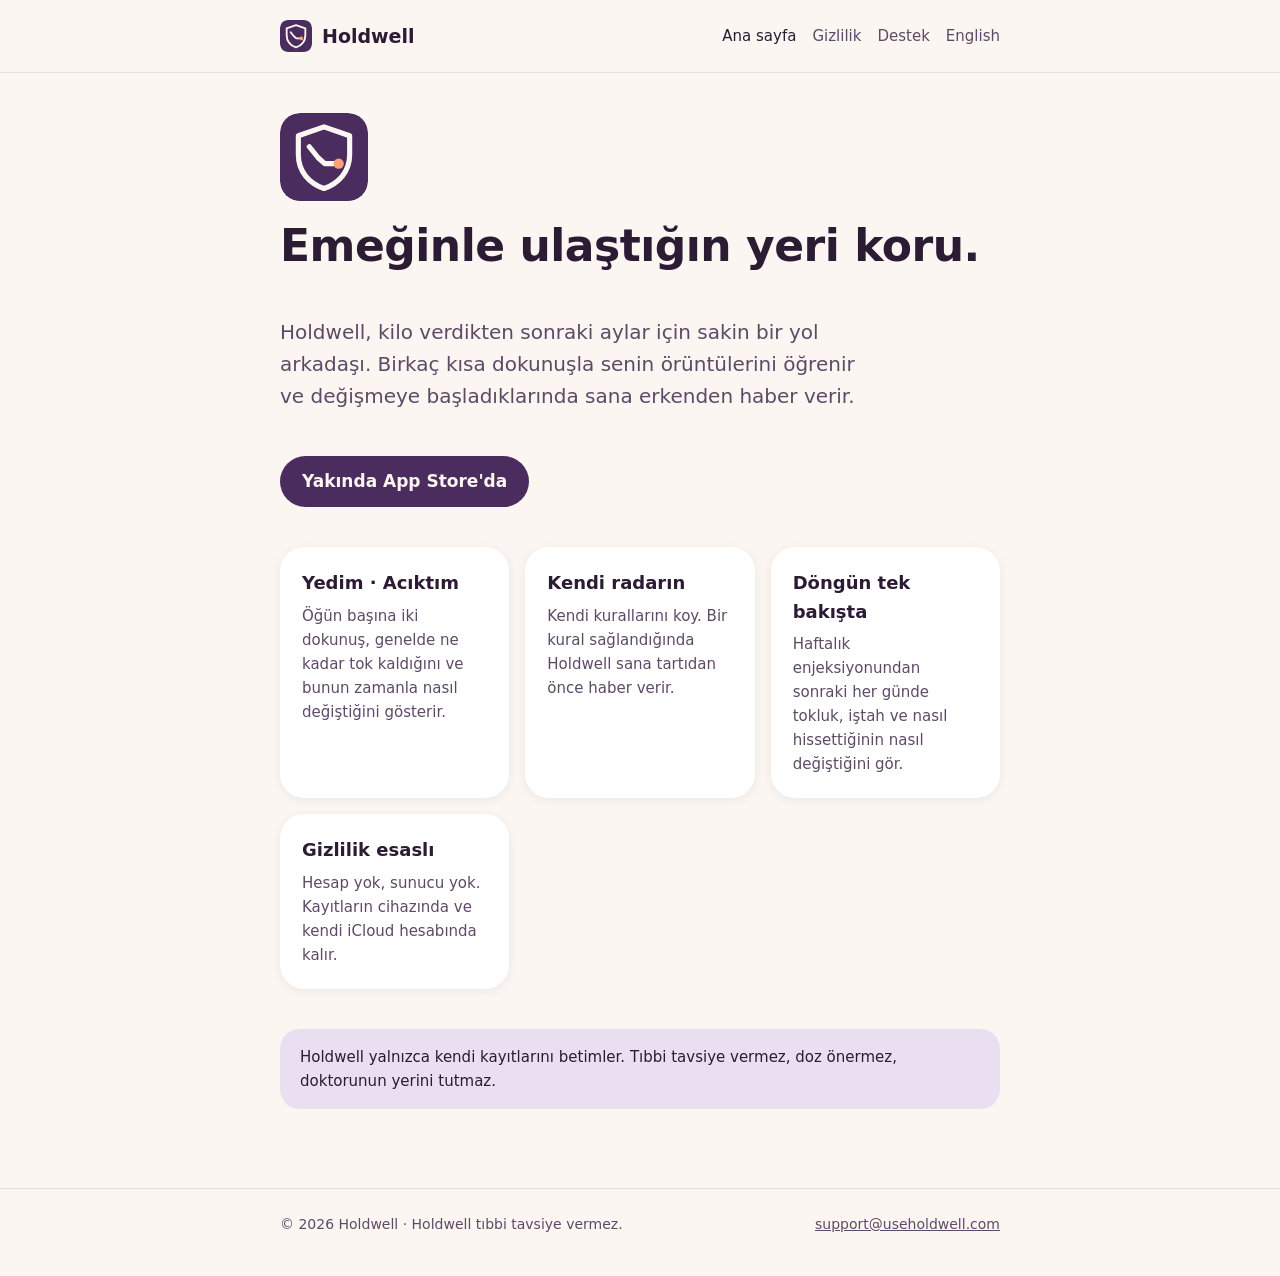
==== tr/index.html @ 9f7e9190 "Add site" ====
<!doctype html>
<html lang="tr">
<head>
<meta charset="utf-8">
<meta name="viewport" content="width=device-width, initial-scale=1">
<title>Holdwell – Emeğinle ulaştığın kiloyu koru</title>
<meta name="description" content="Holdwell, kilo verdikten sonra kendi örüntülerinin ne zaman değişmeye başladığını erkenden fark etmene yardım eder. Gizli, cihazında, hesap yok.">
<link rel="icon" href="/assets/mark.svg" type="image/svg+xml">
<link rel="apple-touch-icon" href="/assets/mark.svg">
<link rel="stylesheet" href="/assets/style.css">
<link rel="alternate" hreflang="en" href="https://useholdwell.com/">
</head>
<body>
<header><div class="wrap">
<a class="logo" href="/tr/"><img src="/assets/mark.svg" alt="">Holdwell</a>
<nav aria-label="Main">
<a href="/tr/" aria-current="page">Ana sayfa</a>
<a href="/tr/privacy">Gizlilik</a>
<a href="/tr/support">Destek</a>
<a href="/" lang="en">English</a>
</nav>
</div></header>
<main><div class="wrap">
<section class="hero">
<img src="/assets/mark.svg" alt="Holdwell uygulama ikonu">
<h1>Emeğinle ulaştığın yeri koru.</h1>
<p class="lead">Holdwell, kilo verdikten sonraki aylar için sakin bir yol arkadaşı. Birkaç kısa dokunuşla senin örüntülerini öğrenir ve değişmeye başladıklarında sana erkenden haber verir.</p>
<span class="badge">Yakında App Store'da</span>
</section>
<div class="cards">
<div class="card"><h3>Yedim · Acıktım</h3><p>Öğün başına iki dokunuş, genelde ne kadar tok kaldığını ve bunun zamanla nasıl değiştiğini gösterir.</p></div>
<div class="card"><h3>Kendi radarın</h3><p>Kendi kurallarını koy. Bir kural sağlandığında Holdwell sana tartıdan önce haber verir.</p></div>
<div class="card"><h3>Döngün tek bakışta</h3><p>Haftalık enjeksiyonundan sonraki her günde tokluk, iştah ve nasıl hissettiğinin nasıl değiştiğini gör.</p></div>
<div class="card"><h3>Gizlilik esaslı</h3><p>Hesap yok, sunucu yok. Kayıtların cihazında ve kendi iCloud hesabında kalır.</p></div>
</div>
<p class="note">Holdwell yalnızca kendi kayıtlarını betimler. Tıbbi tavsiye vermez, doz önermez, doktorunun yerini tutmaz.</p>
</div></main>
<footer><div class="wrap">
<span>© 2026 Holdwell · Holdwell tıbbi tavsiye vermez.</span>
<span><a href="mailto:support@useholdwell.com">support@useholdwell.com</a></span>
</div></footer>
</body>
</html>
---- assets/style.css ----
:root{--bg:#FBF6F1;--surface:#FFFFFF;--ink:#2B1B33;--ink2:#5E4A66;--brand:#4A2D5E;--signal:#E0784F;--soft:#E9DFF0;--line:#EADFD6}
@media (prefers-color-scheme:dark){:root{--bg:#140C18;--surface:#22182A;--ink:#F3ECF6;--ink2:#C2B3CA;--brand:#C9A8E0;--signal:#E98A68;--soft:#2E2238;--line:#33263D}}
*{box-sizing:border-box}
html{-webkit-text-size-adjust:100%}
body{margin:0;background:var(--bg);color:var(--ink);font-family:ui-rounded,"SF Pro Rounded",-apple-system,BlinkMacSystemFont,"Segoe UI",system-ui,sans-serif;font-size:17px;line-height:1.6}
a{color:var(--brand)}
.wrap{max-width:760px;margin:0 auto;padding:0 20px}
header{padding:20px 0;border-bottom:1px solid var(--line)}
header .wrap{display:flex;align-items:center;justify-content:space-between;gap:16px}
.logo{display:flex;align-items:center;gap:10px;color:var(--ink);text-decoration:none;font-weight:800;font-size:19px}
.logo img{width:32px;height:32px;border-radius:8px}
nav{display:flex;gap:16px;font-size:15px;flex-wrap:wrap}
nav a{color:var(--ink2);text-decoration:none}
nav a:hover,nav a[aria-current]{color:var(--ink)}
main{padding:40px 0 64px}
h1{font-size:clamp(30px,6vw,44px);line-height:1.15;letter-spacing:-.5px;margin:0 0 16px}
h2{font-size:22px;margin:40px 0 8px}
h3{font-size:18px;margin:28px 0 6px}
p,li{color:var(--ink2)}
.lead{font-size:20px;color:var(--ink2);max-width:600px}
.hero{display:flex;flex-direction:column;align-items:flex-start;gap:8px}
.hero img{width:88px;height:88px;border-radius:20px;margin-bottom:12px}
.badge{display:inline-block;margin-top:16px;padding:12px 22px;border-radius:999px;background:var(--brand);color:var(--bg);font-weight:700;text-decoration:none}
.cards{display:grid;grid-template-columns:repeat(auto-fit,minmax(220px,1fr));gap:16px;margin-top:40px}
.card{background:var(--surface);border-radius:24px;padding:22px;box-shadow:0 2px 10px rgba(74,45,94,.07)}
.card h3{margin:0 0 6px;color:var(--ink)}
.card p{margin:0;font-size:15px}
.note{margin-top:40px;padding:16px 20px;border-radius:20px;background:var(--soft);font-size:15px;color:var(--ink)}
details{background:var(--surface);border-radius:18px;padding:14px 18px;margin:10px 0}
summary{cursor:pointer;font-weight:700;color:var(--ink)}
details p{margin:10px 0 2px}
footer{border-top:1px solid var(--line);padding:24px 0 40px;font-size:14px;color:var(--ink2)}
footer .wrap{display:flex;flex-wrap:wrap;gap:12px 20px;justify-content:space-between}
footer a{color:var(--ink2)}
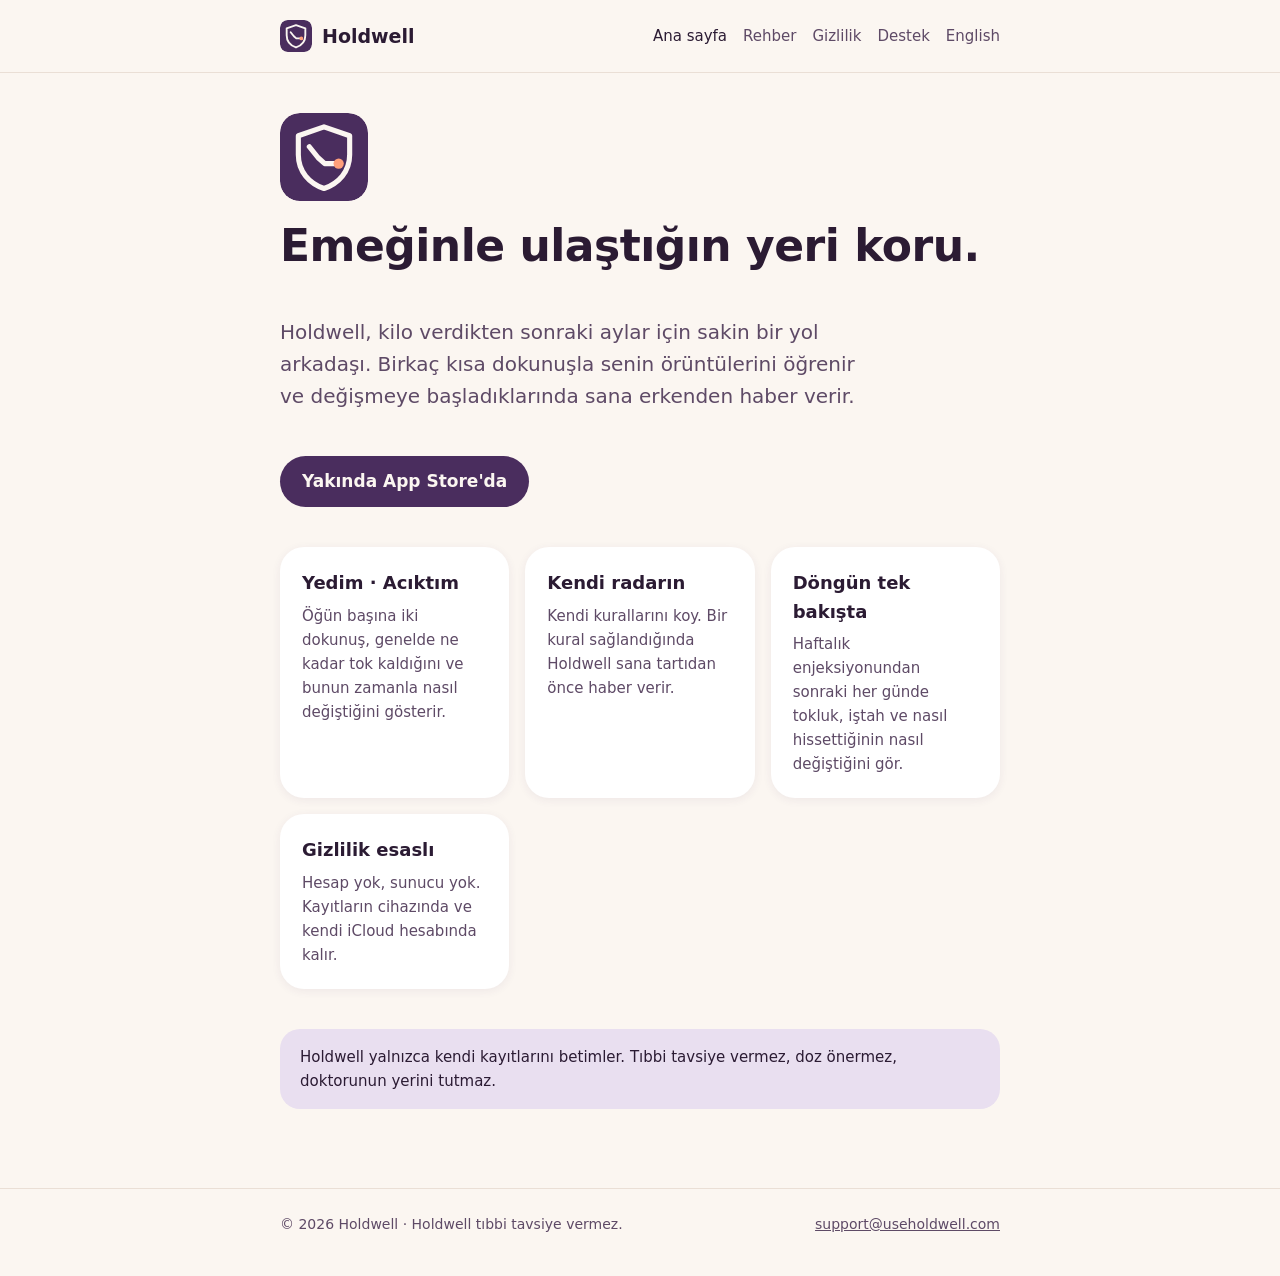
==== commit c29066ac: "Add getting started guide" ====
--- a/tr/index.html
+++ b/tr/index.html
@@ -15,6 +15,7 @@
 <a class="logo" href="/tr/"><img src="/assets/mark.svg" alt="">Holdwell</a>
 <nav aria-label="Main">
 <a href="/tr/" aria-current="page">Ana sayfa</a>
+<a href="/tr/guide">Rehber</a>
 <a href="/tr/privacy">Gizlilik</a>
 <a href="/tr/support">Destek</a>
 <a href="/" lang="en">English</a>
